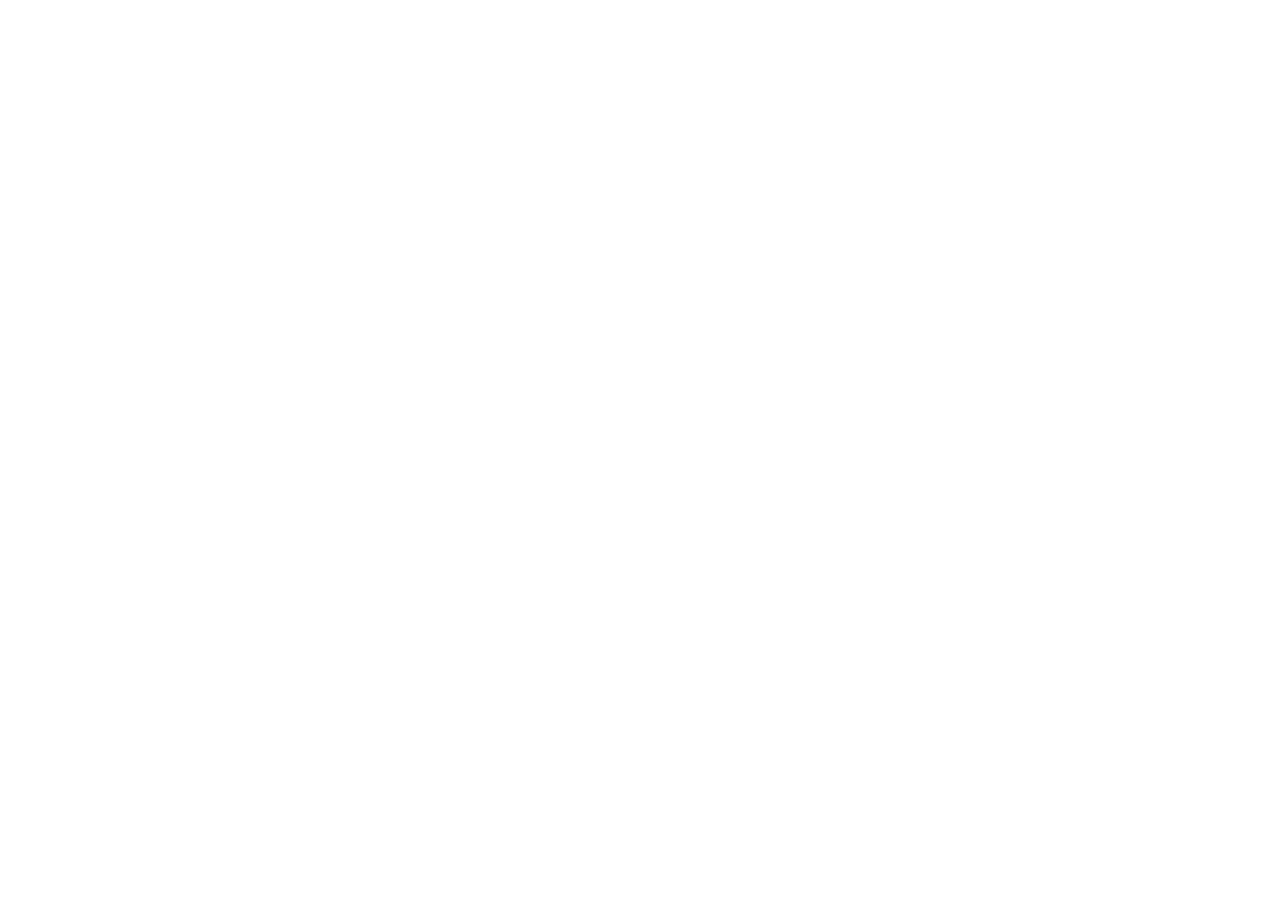
==== index.html @ 1065e661 "first commit" ====
<!DOCTYPE html>
<html lang="en">
<head>
    <meta charset="UTF-8">
    <meta http-equiv="X-UA-Compatible" content="IE=edge">
    <meta name="viewport" content="width=device-width, initial-scale=1.0">
    <title>Donate Today</title>
</head>
<body>
    
</body>
</html>
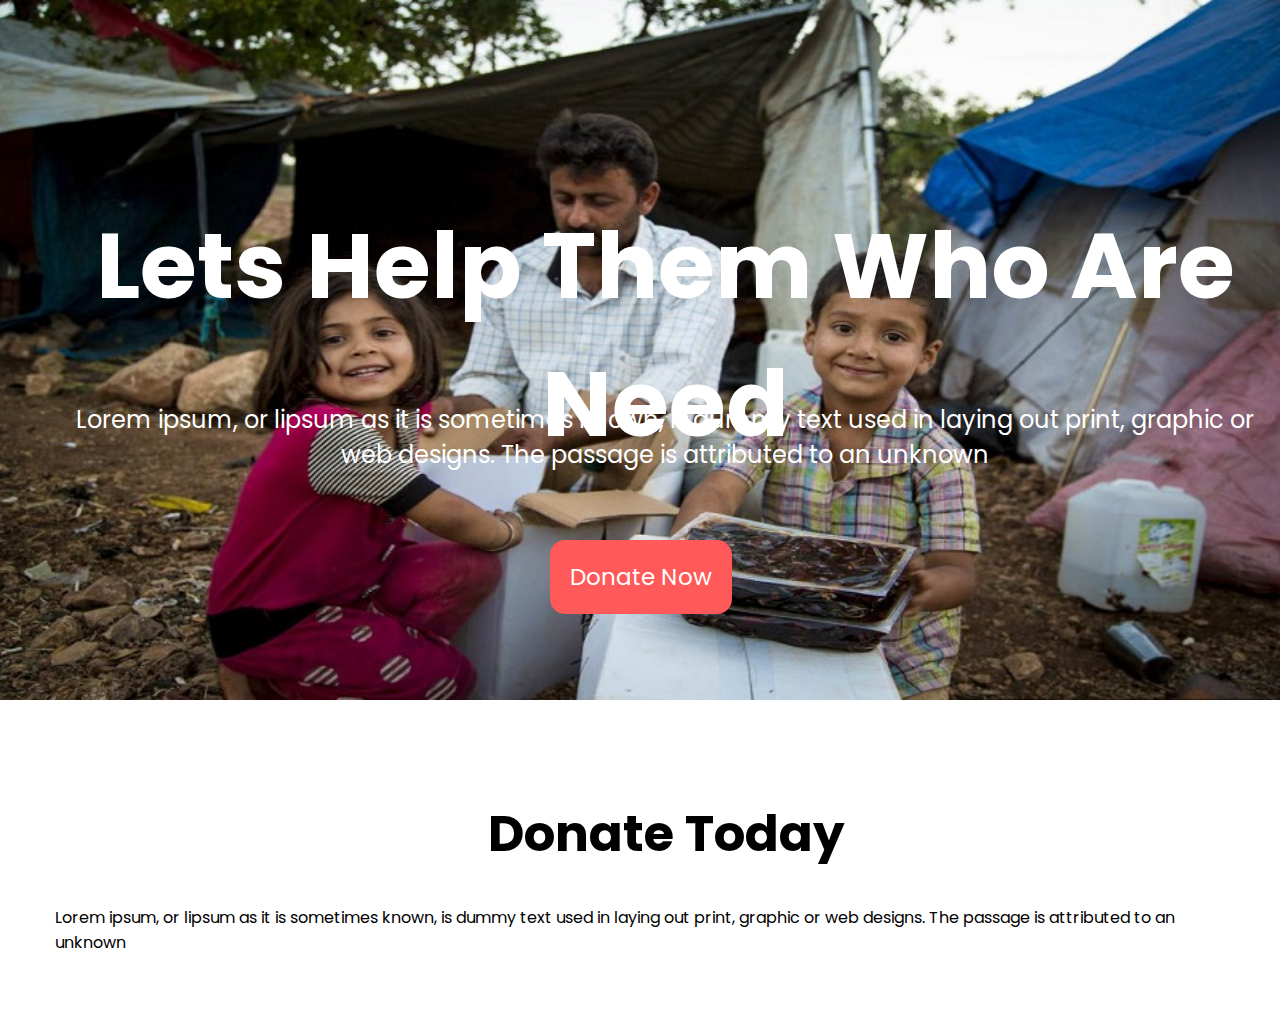
==== commit 72baa6b5: "banner added" ====
--- a/index.html
+++ b/index.html
@@ -5,8 +5,22 @@
     <meta http-equiv="X-UA-Compatible" content="IE=edge">
     <meta name="viewport" content="width=device-width, initial-scale=1.0">
     <title>Donate Today</title>
+
+    <link rel="stylesheet" href="style.css">
+    <link rel="preconnect" href="https://fonts.googleapis.com">
+    <link rel="preconnect" href="https://fonts.gstatic.com" crossorigin>
+    <link href="https://fonts.googleapis.com/css2?family=Poppins&display=swap" rel="stylesheet">
 </head>
 <body>
-    
+    <div>
+        <img id="banner-image" src="images/donation-image-1.jpg" alt="">
+        <h1 id="banner-text">Lets Help Them Who Are Need</h1>
+        <p id="banner-sub-text">Lorem ipsum, or lipsum as it is sometimes known, is dummy text used in laying out print, graphic or web designs. The passage is attributed to an unknown</p>
+        <a id="banner-button" type="button" href="">Donate Now</a>
+    </div>
+    <div class="donate-count-div">
+        <h1>Donate Today</h1>
+        <p>Lorem ipsum, or lipsum as it is sometimes known, is dummy text used in laying out print, graphic or web designs. The passage is attributed to an unknown</p>
+    </div>
 </body>
 </html>--- a/style.css
+++ b/style.css
@@ -0,0 +1,42 @@
+body{
+    margin: 0;
+    font-family: 'Poppins', sans-serif;
+}
+#banner-image{
+    width: 100%;
+    height: 700px;
+}
+#banner-text{
+    color: white;
+    font-size: 92px;
+    text-align: center;
+    position: absolute;
+    top: 15%;
+    left: 50px;
+}
+#banner-sub-text{
+    color: white;
+    font-size: 24px;
+    text-align: center;
+    position: absolute;
+    top: 42%;
+    left: 50px;
+}
+#banner-button{
+    background-color: #FF5959;
+    color: white;
+    text-decoration: none;
+    font-size: 23px;
+    padding: 20px;
+    position: absolute;
+    top: 60%;
+    left: 43%;
+    border-radius: 15px;
+}
+.donate-count-div{
+    padding: 55px;
+}
+.donate-count-div h1{
+    padding-left: 37%;
+    font-size: 50px;
+}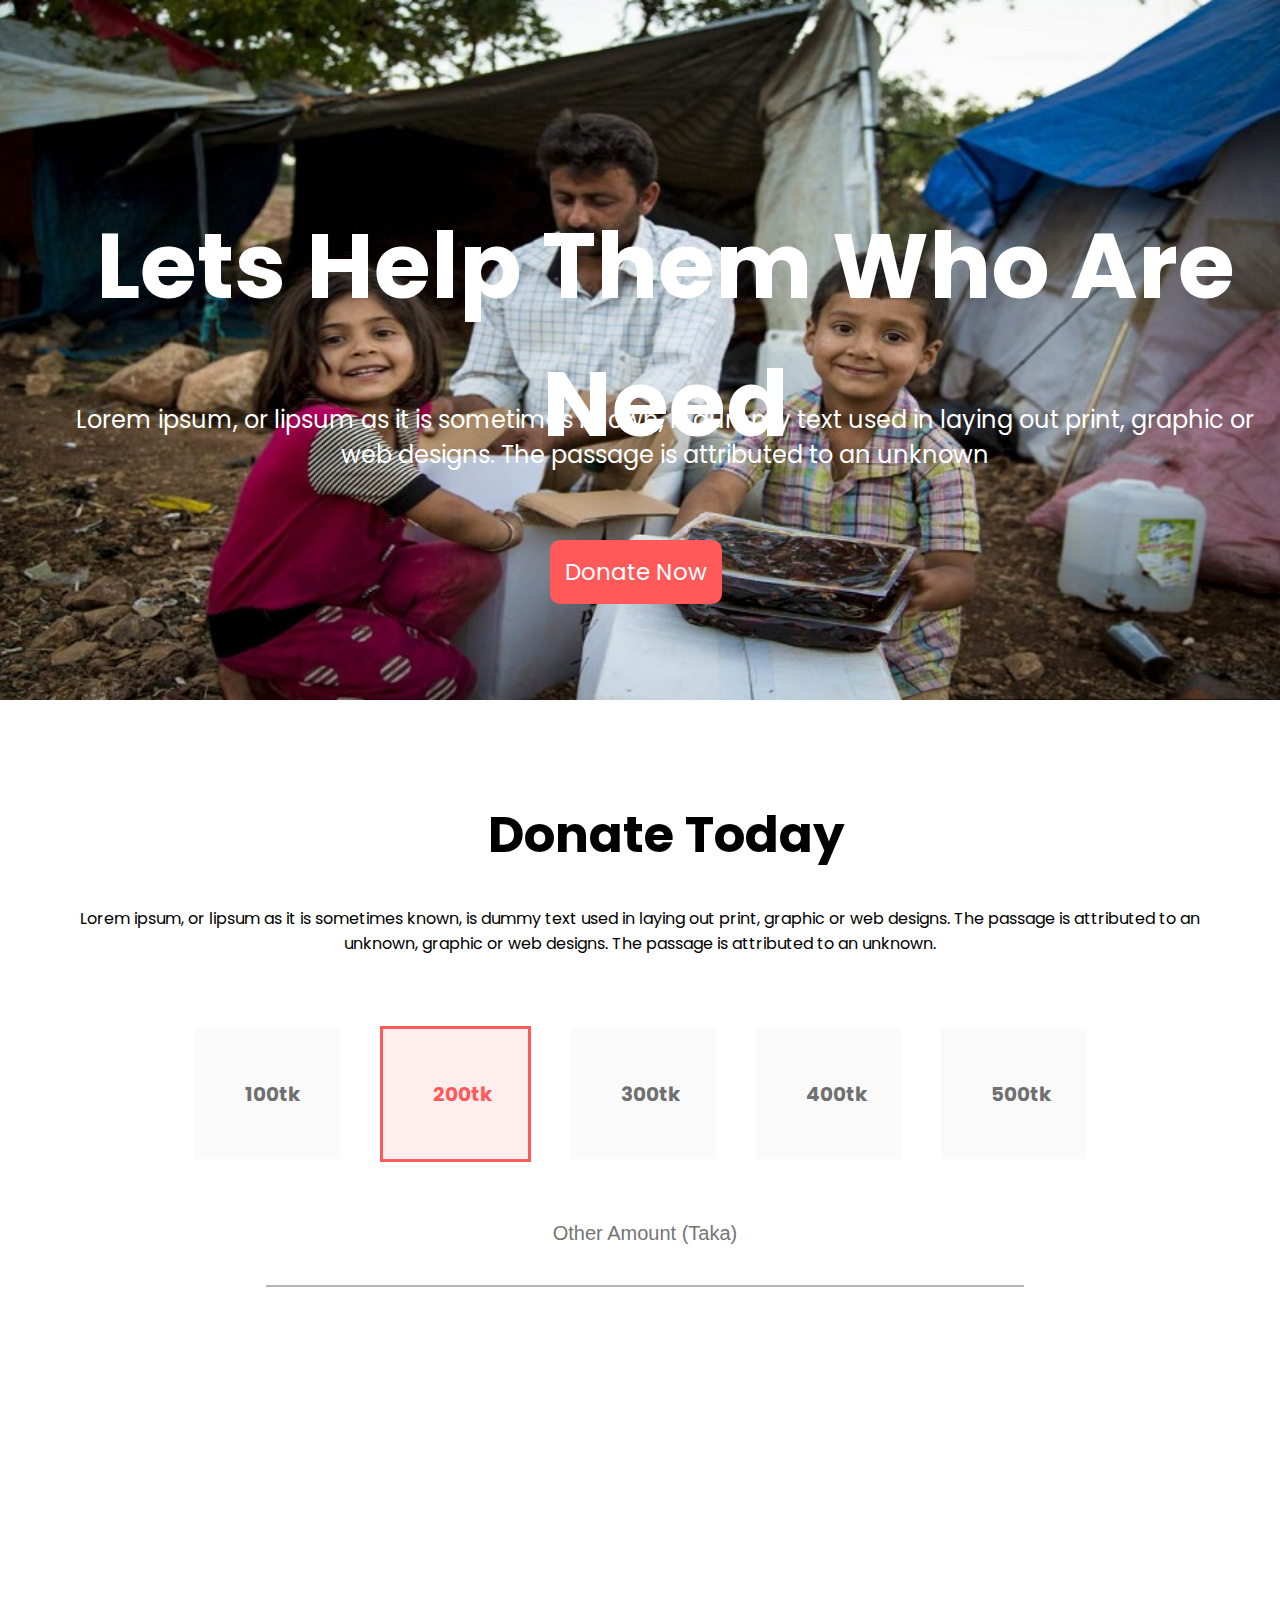
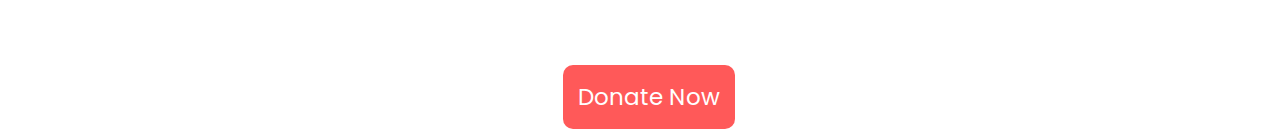
==== commit e70719f7: "donate today added" ====
--- a/index.html
+++ b/index.html
@@ -16,11 +16,23 @@
         <img id="banner-image" src="images/donation-image-1.jpg" alt="">
         <h1 id="banner-text">Lets Help Them Who Are Need</h1>
         <p id="banner-sub-text">Lorem ipsum, or lipsum as it is sometimes known, is dummy text used in laying out print, graphic or web designs. The passage is attributed to an unknown</p>
-        <a id="banner-button" type="button" href="">Donate Now</a>
+        <a class="orange-button" id="banner-button" type="button" href="">Donate Now</a>
     </div>
     <div class="donate-count-div">
         <h1>Donate Today</h1>
-        <p>Lorem ipsum, or lipsum as it is sometimes known, is dummy text used in laying out print, graphic or web designs. The passage is attributed to an unknown</p>
+        <p>Lorem ipsum, or lipsum as it is sometimes known, is dummy text used in laying out print, graphic or web designs. The passage is attributed to an unknown, graphic or web designs. The passage is attributed to an unknown.</p>
+        <div class="count-box">
+            <div class="box">100tk</div>
+            <div class="box active">200tk</div>
+            <div class="box">300tk</div>
+            <div class="box">400tk</div>
+            <div class="box">500tk</div>
+        </div>
+        <input class="no-outline" type="text" placeholder="Other Amount (Taka)">
+        <a class="orange-button" id="donate-count-button" type="button" href="">Donate Now</a>
+    </div>
+    <div class="donate-plan">
+
     </div>
 </body>
 </html>--- a/style.css
+++ b/style.css
@@ -22,21 +22,69 @@
     top: 42%;
     left: 50px;
 }
-#banner-button{
+.orange-button{
     background-color: #FF5959;
     color: white;
     text-decoration: none;
     font-size: 23px;
-    padding: 20px;
+    padding: 15px;
     position: absolute;
+    border-radius: 10px;
+}
+#banner-button{    
     top: 60%;
     left: 43%;
-    border-radius: 15px;
+}
+#donate-count-button{
+    top: 185%;
+    left: 44%;
+    border-bottom: 20px;
 }
 .donate-count-div{
-    padding: 55px;
+    padding: 56px;
+    margin-bottom: 10%;
 }
 .donate-count-div h1{
     padding-left: 37%;
     font-size: 50px;
-}+}
+.donate-count-div p{
+    text-align: center;
+}
+.count-box{
+    display: flex;
+    display: flex;
+    justify-content: center;
+    align-items: center;
+    margin-top: 50px;
+}
+.box{
+    background-color: #FAFAFA;
+    color: #707070;
+    font-size: 20px;
+    font-weight: 700;
+    width: 45px;
+    border: none;
+    padding: 50px;
+    margin: 20px;
+}
+.active{
+    background-color: #FFEEEE;
+    color: #FF5959;
+    border: 3px solid #FF5959;
+}
+.donate-count-div input{
+    border-top-style: hidden;
+    border-right-style: hidden;
+    border-left-style: hidden;
+    border-bottom: 2px solid #B3B3B3;
+    color: #B3B3B3;
+    text-align: center;
+    width: 58%;
+    margin-left: 18%;
+    padding: 40px;
+    font-size: 20px;
+}
+.no-outline:focus {
+    outline: none;
+  }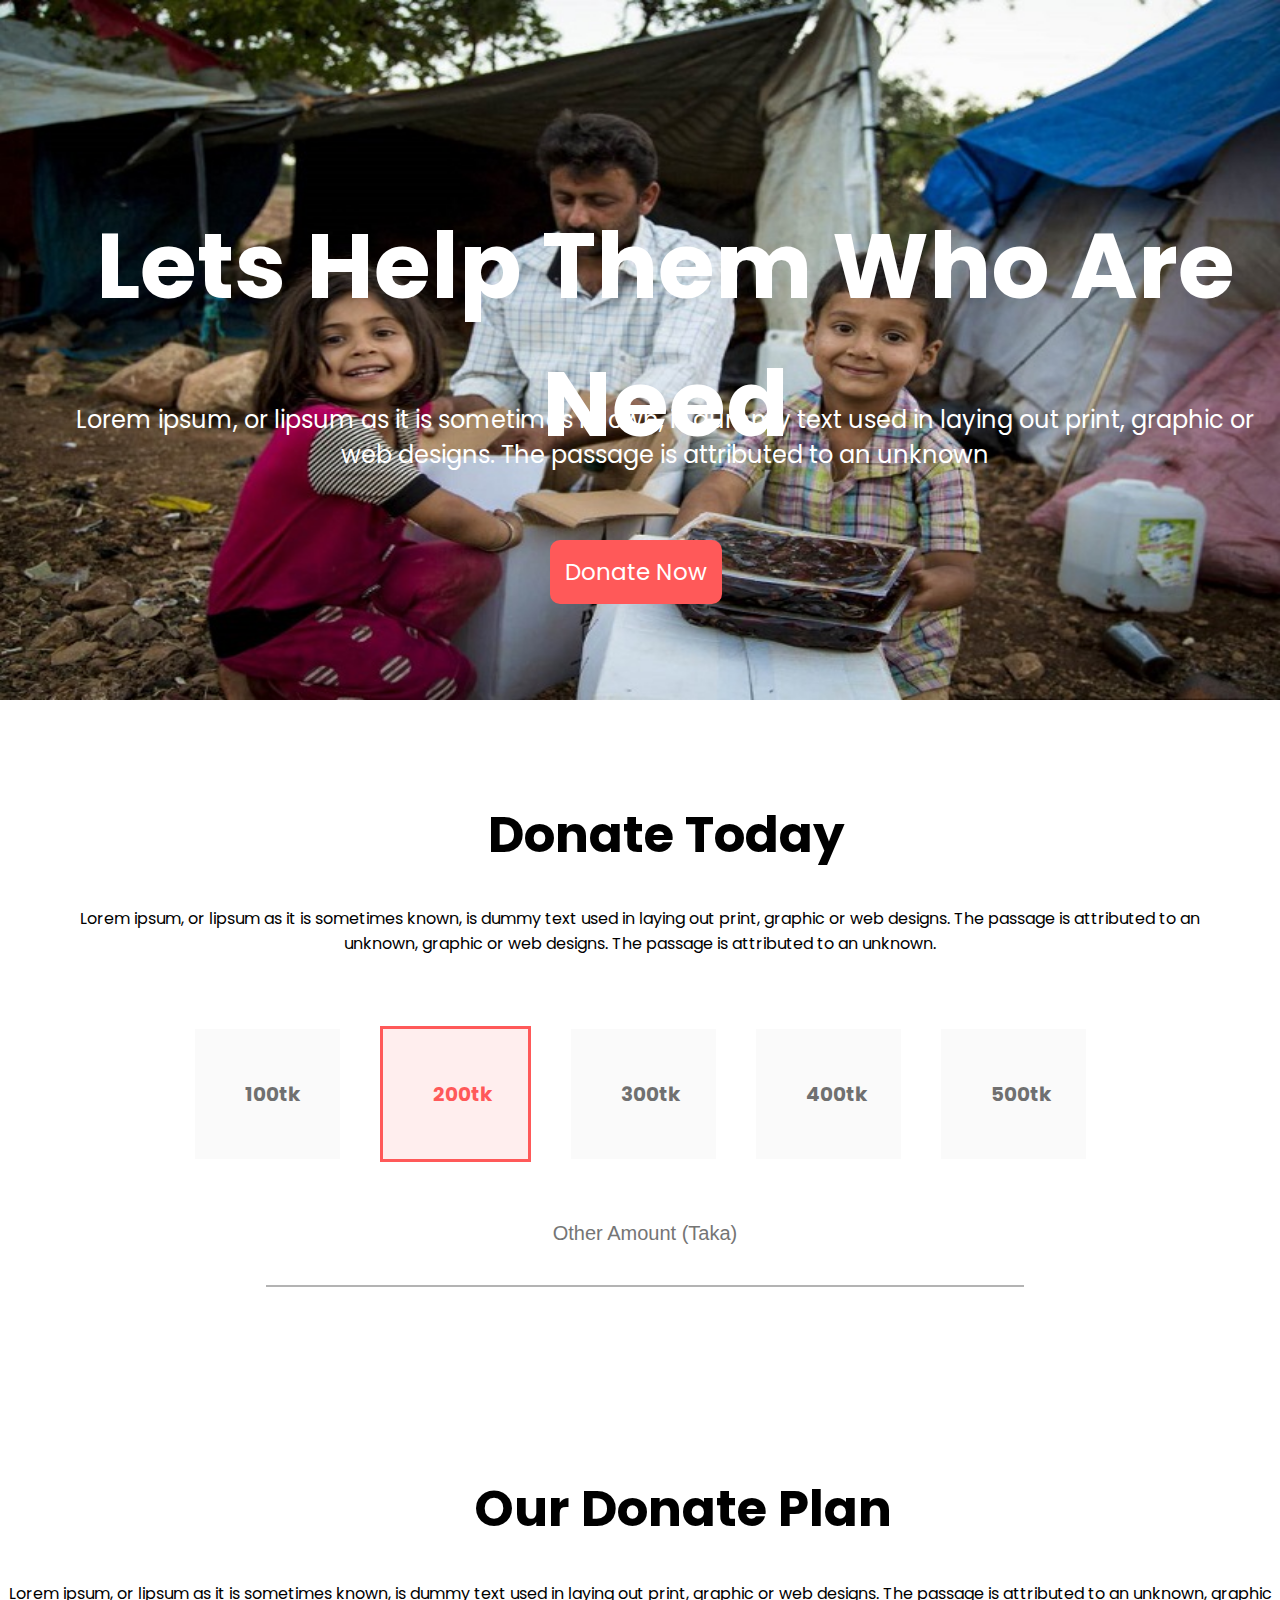
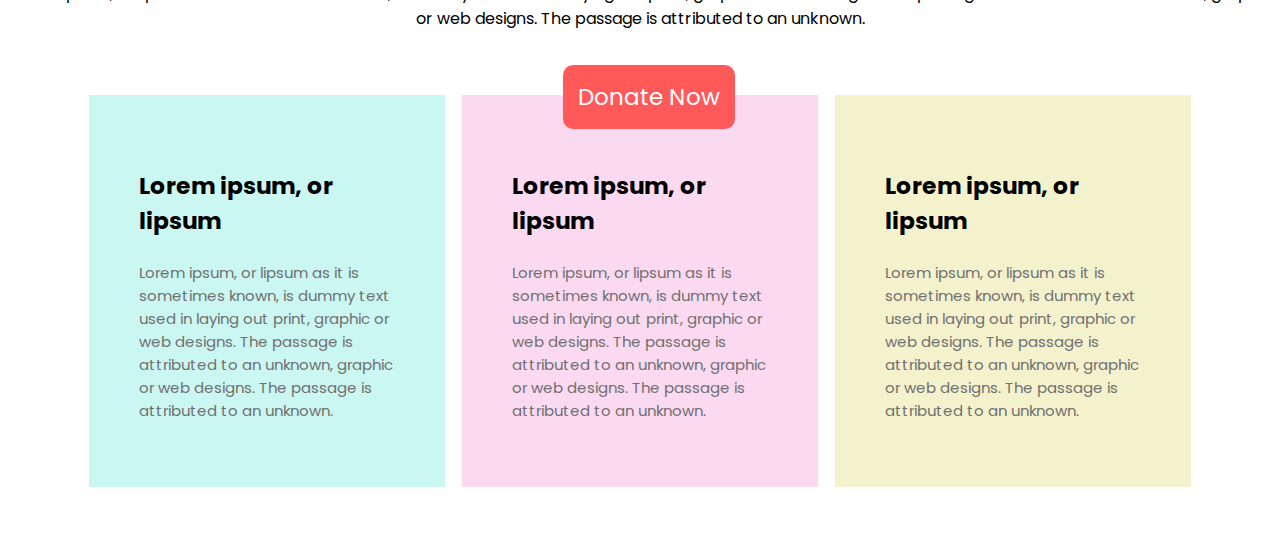
==== commit 7b5d324d: "donate plan added" ====
--- a/index.html
+++ b/index.html
@@ -18,21 +18,37 @@
         <p id="banner-sub-text">Lorem ipsum, or lipsum as it is sometimes known, is dummy text used in laying out print, graphic or web designs. The passage is attributed to an unknown</p>
         <a class="orange-button" id="banner-button" type="button" href="">Donate Now</a>
     </div>
-    <div class="donate-count-div">
+    <section class="donate-count">
         <h1>Donate Today</h1>
         <p>Lorem ipsum, or lipsum as it is sometimes known, is dummy text used in laying out print, graphic or web designs. The passage is attributed to an unknown, graphic or web designs. The passage is attributed to an unknown.</p>
-        <div class="count-box">
-            <div class="box">100tk</div>
-            <div class="box active">200tk</div>
-            <div class="box">300tk</div>
-            <div class="box">400tk</div>
-            <div class="box">500tk</div>
+        <div class="count-box-div">
+            <div class="count-box">100tk</div>
+            <div class="count-box active">200tk</div>
+            <div class="count-box">300tk</div>
+            <div class="count-box">400tk</div>
+            <div class="count-box">500tk</div>
         </div>
         <input class="no-outline" type="text" placeholder="Other Amount (Taka)">
         <a class="orange-button" id="donate-count-button" type="button" href="">Donate Now</a>
-    </div>
-    <div class="donate-plan">
-
-    </div>
+    </section>
+    <section class="donate-plan">
+        <h1>Our Donate Plan</h1>
+        <p id="plan-text">Lorem ipsum, or lipsum as it is sometimes known, is dummy text used in laying out print, graphic or web designs. The passage is attributed to an unknown, graphic or web designs. The passage is attributed to an unknown.</p>
+        <div class="plan-box-div">
+            <div class="plan-box box1">
+                <h3>Lorem ipsum, or lipsum</h3>
+                <i class="fa-solid fa-plate-utensils"></i>
+                <p class="plan-box-text">Lorem ipsum, or lipsum as it is sometimes known, is dummy text used in laying out print, graphic or web designs. The passage is attributed to an unknown, graphic or web designs. The passage is attributed to an unknown.</p>
+            </div>
+            <div class="plan-box box2">
+                <h3>Lorem ipsum, or lipsum</h3>
+                <p class="plan-box-text">Lorem ipsum, or lipsum as it is sometimes known, is dummy text used in laying out print, graphic or web designs. The passage is attributed to an unknown, graphic or web designs. The passage is attributed to an unknown.</p>
+            </div>
+            <div class="plan-box box3">
+                <h3>Lorem ipsum, or lipsum</h3>
+                <p class="plan-box-text">Lorem ipsum, or lipsum as it is sometimes known, is dummy text used in laying out print, graphic or web designs. The passage is attributed to an unknown, graphic or web designs. The passage is attributed to an unknown.</p>
+            </div>
+        </div>
+    </section>
 </body>
 </html>--- a/style.css
+++ b/style.css
@@ -40,25 +40,24 @@
     left: 44%;
     border-bottom: 20px;
 }
-.donate-count-div{
+.donate-count{
     padding: 56px;
     margin-bottom: 10%;
 }
-.donate-count-div h1{
+.donate-count h1{
     padding-left: 37%;
     font-size: 50px;
 }
-.donate-count-div p{
+.donate-count p{
     text-align: center;
 }
-.count-box{
-    display: flex;
+.count-box-div{
     display: flex;
     justify-content: center;
     align-items: center;
     margin-top: 50px;
 }
-.box{
+.count-box{
     background-color: #FAFAFA;
     color: #707070;
     font-size: 20px;
@@ -73,7 +72,7 @@
     color: #FF5959;
     border: 3px solid #FF5959;
 }
-.donate-count-div input{
+.donate-count input{
     border-top-style: hidden;
     border-right-style: hidden;
     border-left-style: hidden;
@@ -87,4 +86,48 @@
 }
 .no-outline:focus {
     outline: none;
-  }+  }
+
+/* Donate Plan Section */
+.donate-plan{
+    margin-top: 50px;
+    margin-bottom: 57px;
+}
+.donate-plan h1{
+    padding-left: 37%;
+    font-size: 50px;
+}
+#plan-text{
+    text-align: center;
+}
+.plan-box-div{
+    display: flex;
+    justify-content: center;
+    align-items: center;
+    margin-top: 5%;
+}
+.plan-box{
+    color: #707070;
+    font-size: 20px;
+    width: 20%;
+    border: none;
+    padding: 50px;
+}
+.box1{
+    background-color: #CAF7F1;
+    margin-right: 17px;
+}
+.box2{
+    background-color: #FAD9F1;
+    margin-right: 17px;
+}
+.box3{
+    background-color: #f4f2cc;
+}
+.plan-box h3{
+    color: black;
+    text-align: left;
+}
+.plan-box-text{
+    font-size: 15px;
+}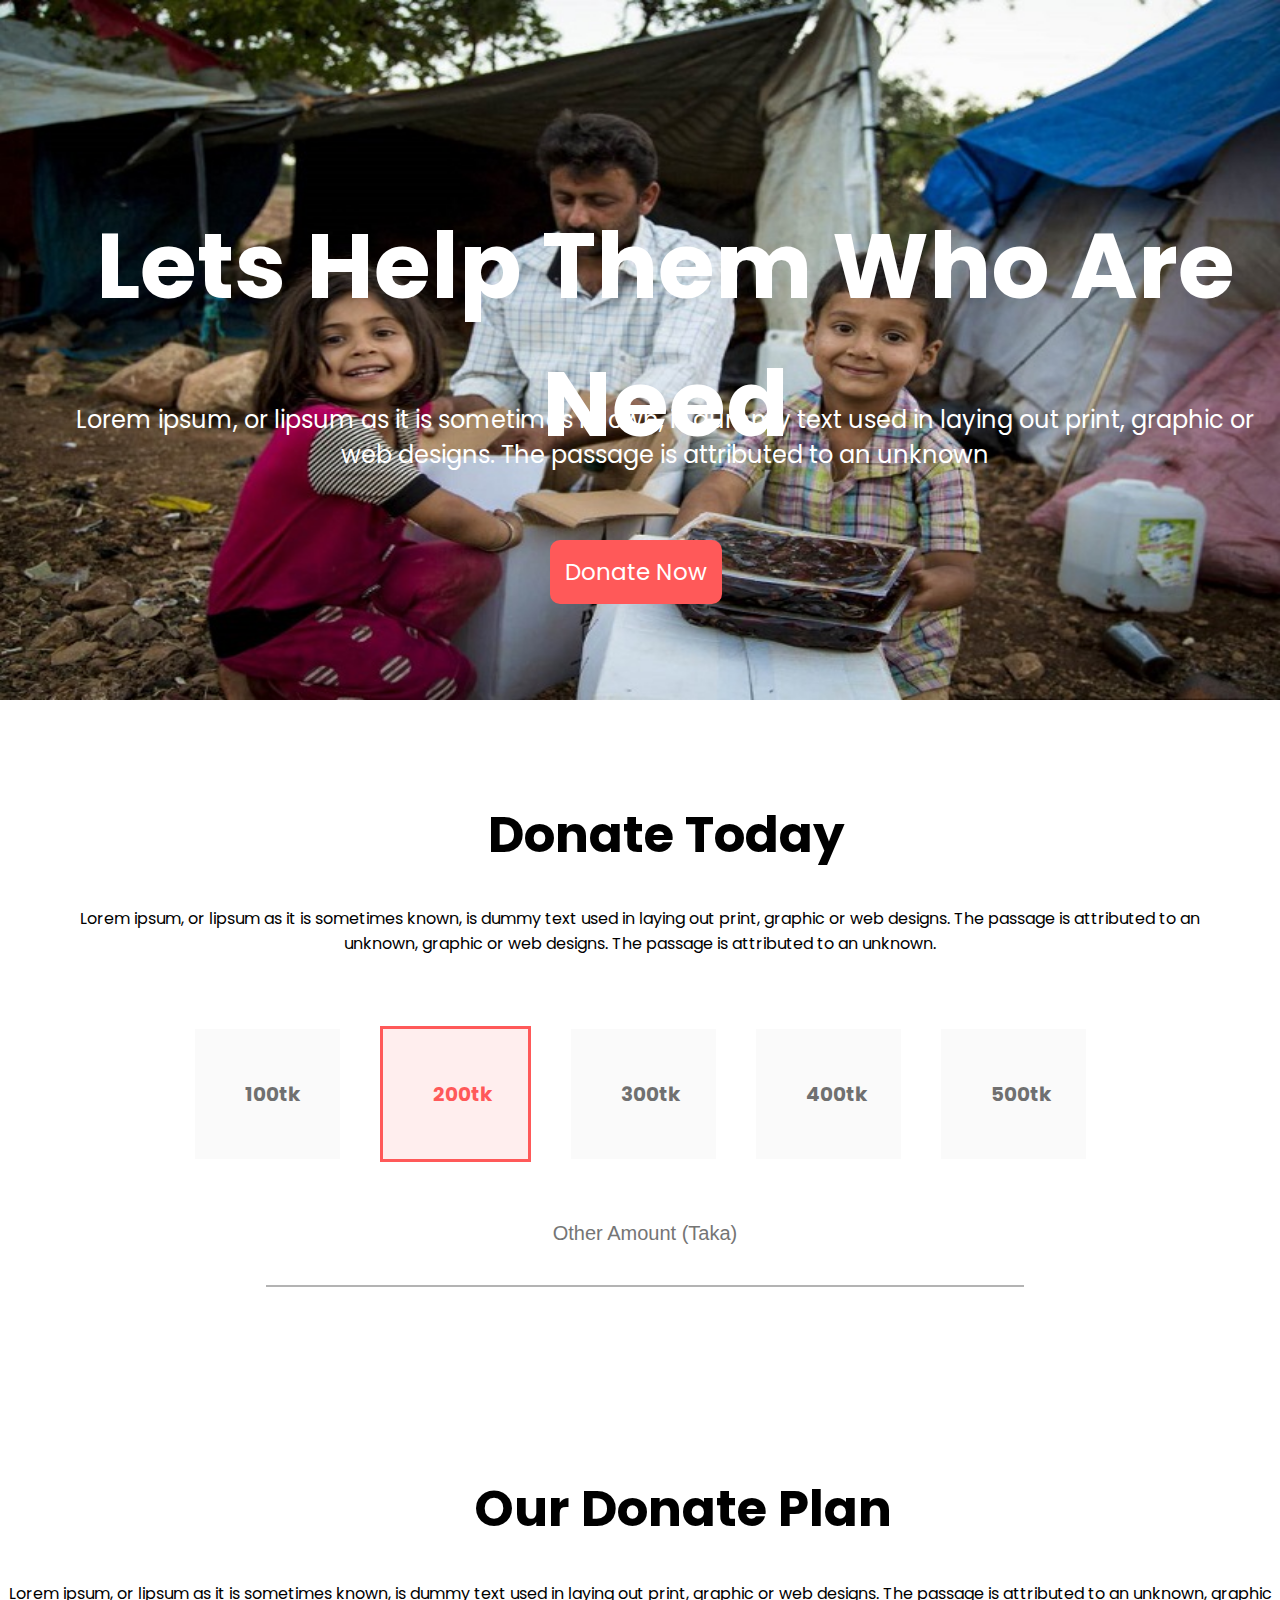
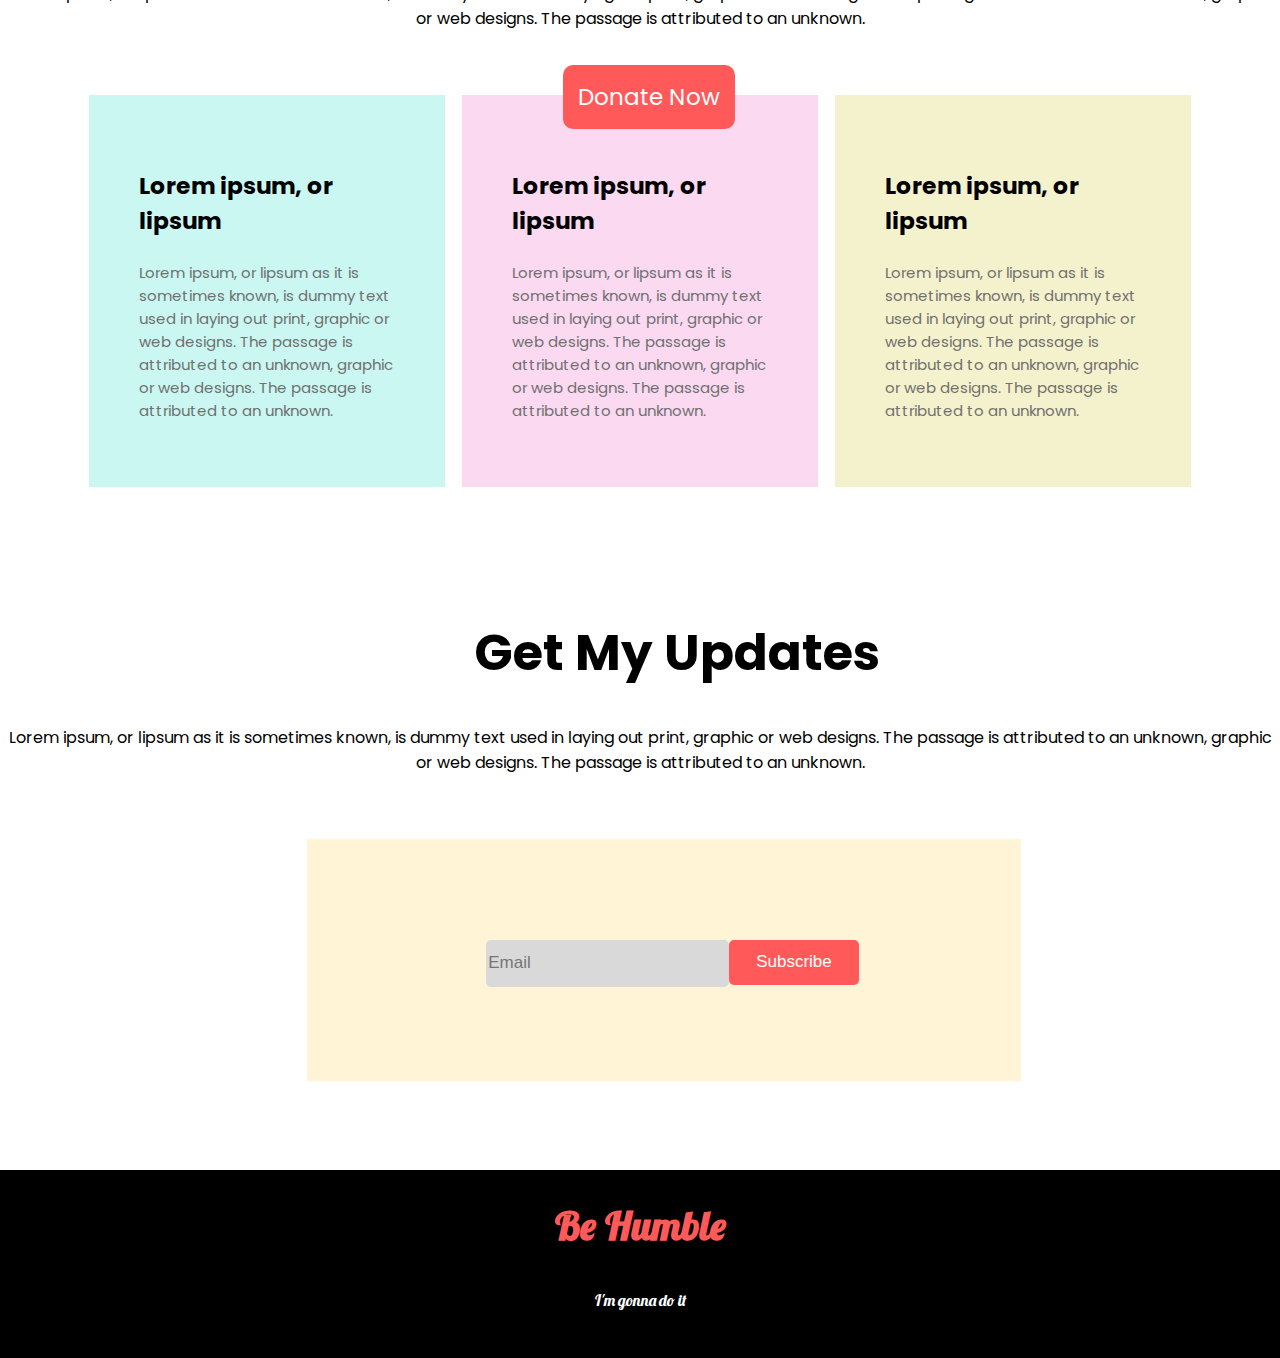
==== commit e0ecd9a5: "get update and footer added" ====
--- a/index.html
+++ b/index.html
@@ -9,7 +9,7 @@
     <link rel="stylesheet" href="style.css">
     <link rel="preconnect" href="https://fonts.googleapis.com">
     <link rel="preconnect" href="https://fonts.gstatic.com" crossorigin>
-    <link href="https://fonts.googleapis.com/css2?family=Poppins&display=swap" rel="stylesheet">
+    <link href="https://fonts.googleapis.com/css2?family=Lobster&family=Poppins&display=swap" rel="stylesheet">
 </head>
 <body>
     <div>
@@ -50,5 +50,22 @@
             </div>
         </div>
     </section>
+    <section class="get-updates">
+        <h1>Get My Updates</h1>
+        <p id="get-updates-text">Lorem ipsum, or lipsum as it is sometimes known, is dummy text used in laying out print, graphic or web designs. The passage is attributed to an unknown, graphic or web designs. The passage is attributed to an unknown.</p>
+        <div class="get-update-div">
+            <form action="">
+                <input type="email" placeholder="Email">
+                <input type="submit" id="submit" value="Subscribe">
+                <!-- <button>Subscribe</button> -->
+            </form>
+        </div>
+        
+
+    </section>
 </body>
+<footer>
+    <h3>Be Humble</h3>
+    <p>I'm gonna do it</p>
+</footer>
 </html>--- a/style.css
+++ b/style.css
@@ -130,4 +130,61 @@
 }
 .plan-box-text{
     font-size: 15px;
+}
+
+/* Get My Updates Section*/
+.get-updates{
+    margin-top: 10%;
+}
+.get-updates h1{
+    padding-left: 37%;
+    font-size: 50px;
+}
+#get-updates-text{
+    text-align: center;
+}
+.get-updates input{
+    background-color: #D9D9D9;
+    color: #AA9F9F;
+    font-size: 17px;
+    width: 55%;
+    height: 45px;
+    border: none;
+    border-radius: 5px;
+}
+#submit{
+    background-color: #FF5959;
+    color: white;
+    font-size: 17px;
+    width: 30%;
+}
+.get-updates form{
+    display: flex;
+    margin-left: 78px;
+}
+
+.get-update-div{
+    background-color: #FFF4D6;
+    width: 40%;
+    height: 40px;
+    margin-left: 24%;
+    padding: 101px;
+    margin-top: 5%;
+    margin-bottom: 7%;
+}
+footer{
+    background-color: black;
+    height: 188px;
+    font-family: 'Lobster', cursive;
+}
+footer h3{
+    text-align: center;
+    color: #FF5959;
+    padding-top: 30px;
+    font-size: 40px;
+}
+footer p{
+    text-align: center;
+    color: white;
+    padding-bottom: 7px;
 }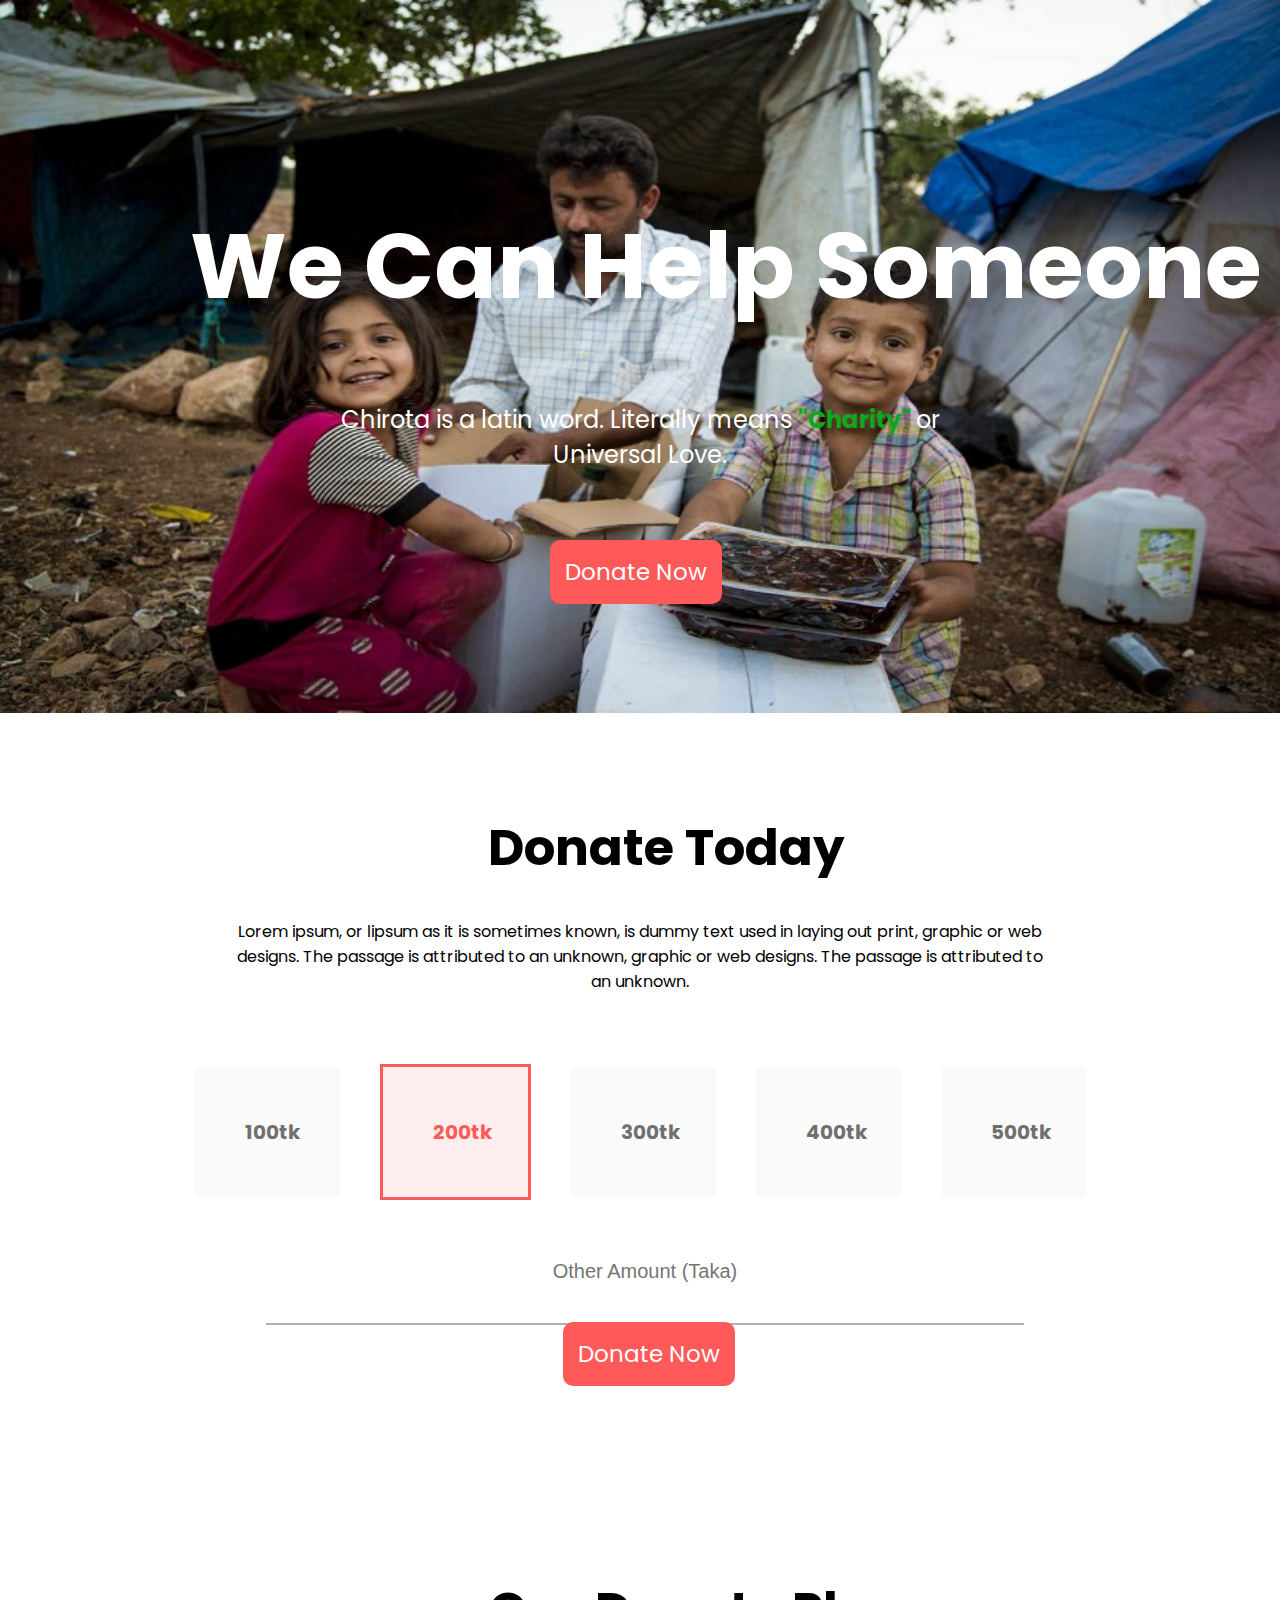
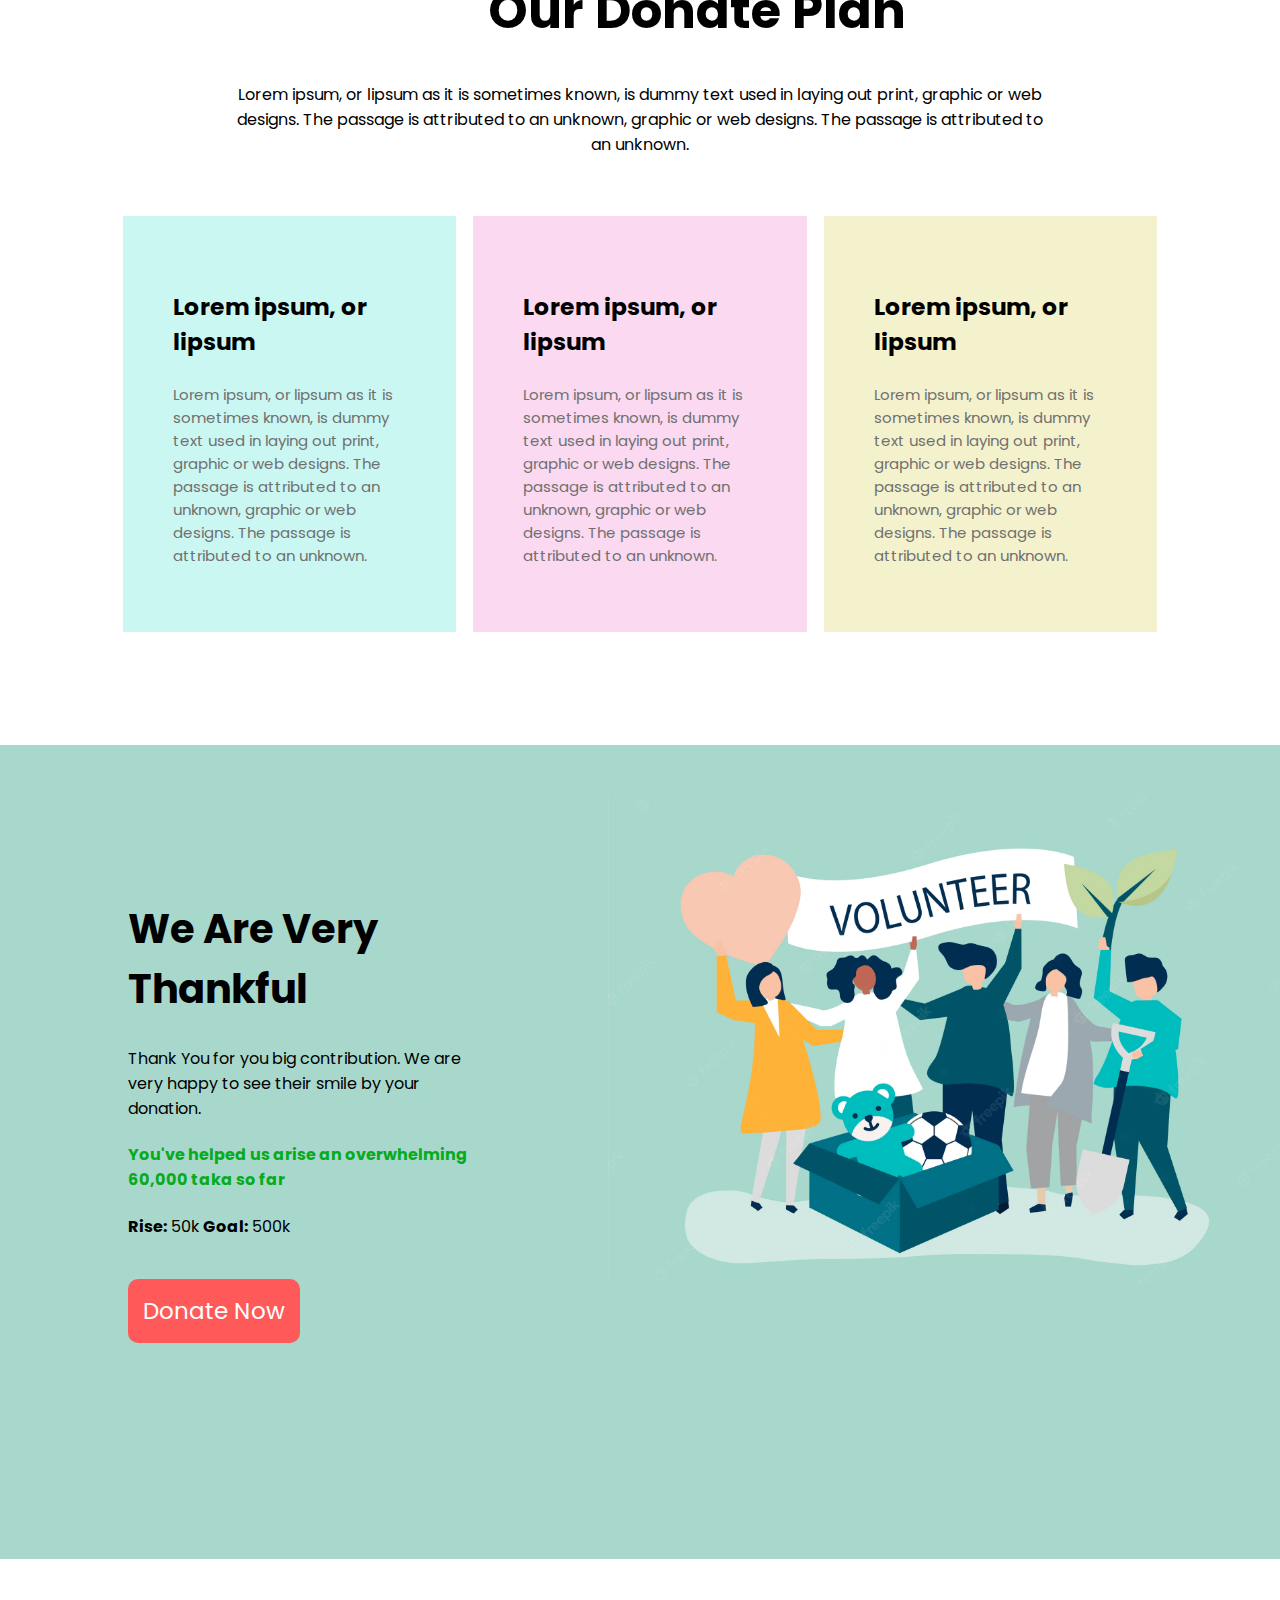
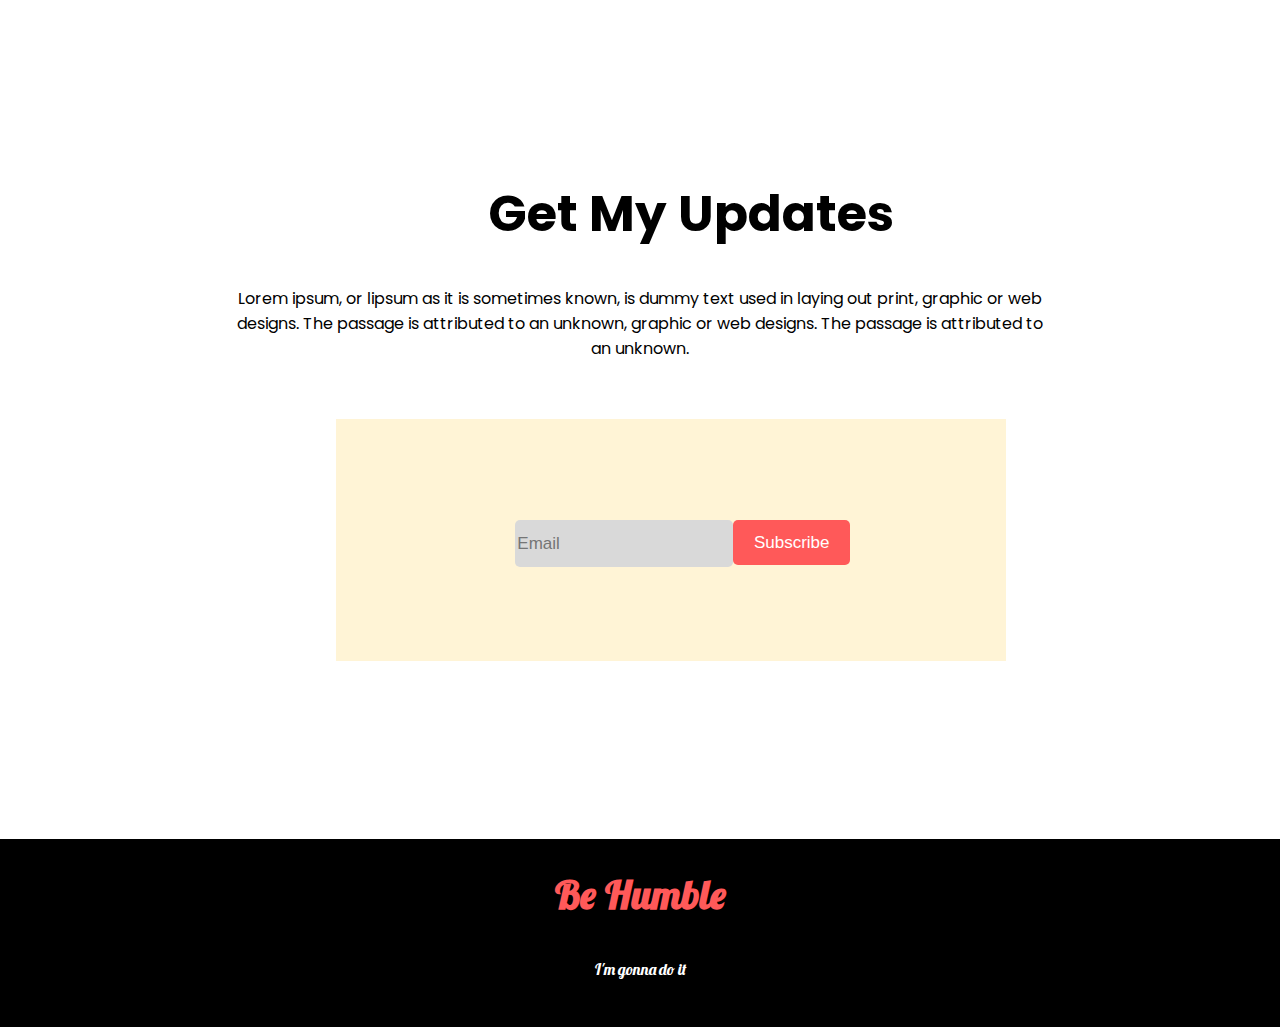
==== commit 3a5fce82: "thanks section and revision1 added" ====
--- a/index.html
+++ b/index.html
@@ -14,8 +14,8 @@
 <body>
     <div>
         <img id="banner-image" src="images/donation-image-1.jpg" alt="">
-        <h1 id="banner-text">Lets Help Them Who Are Need</h1>
-        <p id="banner-sub-text">Lorem ipsum, or lipsum as it is sometimes known, is dummy text used in laying out print, graphic or web designs. The passage is attributed to an unknown</p>
+        <h1 id="banner-text">We Can Help Someone</h1>
+        <p id="banner-sub-text">Chirota is a latin word. Literally means <span id="banner-span">"Charity" </span>or Universal Love.</p>
         <a class="orange-button" id="banner-button" type="button" href="">Donate Now</a>
     </div>
     <section class="donate-count">
@@ -50,6 +50,19 @@
             </div>
         </div>
     </section>
+    <section class="thanks-section">
+        <div class="thanks-text">
+            <h1>We Are Very Thankful</h1>
+            <p>Thank You for you big contribution. We are very happy to see their smile by your donation.</p>
+            <h4>You've helped us arise an overwhelming 60,000 taka so far</h4>
+            <span><b>Rise:</b> 50k</span><span><b> Goal:</b> 500k</span>
+            <br>
+            <a class="orange-button" id="thank-donate-button" type="button" href="">Donate Now</a>
+        </div>
+        <div class="thanks-image">
+            <img src="images/volunteer.png" alt="">
+        </div>
+    </section>
     <section class="get-updates">
         <h1>Get My Updates</h1>
         <p id="get-updates-text">Lorem ipsum, or lipsum as it is sometimes known, is dummy text used in laying out print, graphic or web designs. The passage is attributed to an unknown, graphic or web designs. The passage is attributed to an unknown.</p>
@@ -60,8 +73,6 @@
                 <!-- <button>Subscribe</button> -->
             </form>
         </div>
-        
-
     </section>
 </body>
 <footer>
--- a/style.css
+++ b/style.css
@@ -4,7 +4,7 @@
 }
 #banner-image{
     width: 100%;
-    height: 700px;
+    height: 713px;
 }
 #banner-text{
     color: white;
@@ -12,7 +12,11 @@
     text-align: center;
     position: absolute;
     top: 15%;
-    left: 50px;
+    left: 190px;
+}
+#banner-span{
+    color: #08ab1e;
+    font-weight: 700;
 }
 #banner-sub-text{
     color: white;
@@ -20,7 +24,7 @@
     text-align: center;
     position: absolute;
     top: 42%;
-    left: 50px;
+    padding: 0 23% 0 23%;
 }
 .orange-button{
     background-color: #FF5959;
@@ -35,14 +39,10 @@
     top: 60%;
     left: 43%;
 }
-#donate-count-button{
-    top: 185%;
-    left: 44%;
-    border-bottom: 20px;
-}
+/* Donate Now Section */
 .donate-count{
     padding: 56px;
-    margin-bottom: 10%;
+    margin-bottom: 8%;
 }
 .donate-count h1{
     padding-left: 37%;
@@ -50,6 +50,12 @@
 }
 .donate-count p{
     text-align: center;
+    padding: 0 15% 0 15%;
+}
+#donate-count-button{
+    margin-top: 8%;
+    left: 44%;
+    border-bottom: 20px;
 }
 .count-box-div{
     display: flex;
@@ -92,6 +98,7 @@
 .donate-plan{
     margin-top: 50px;
     margin-bottom: 57px;
+    padding: 56px;
 }
 .donate-plan h1{
     padding-left: 37%;
@@ -99,6 +106,7 @@
 }
 #plan-text{
     text-align: center;
+    padding: 0 15% 0 15%;
 }
 .plan-box-div{
     display: flex;
@@ -135,6 +143,7 @@
 /* Get My Updates Section*/
 .get-updates{
     margin-top: 10%;
+    padding: 56px;
 }
 .get-updates h1{
     padding-left: 37%;
@@ -142,6 +151,7 @@
 }
 #get-updates-text{
     text-align: center;
+    padding: 0 15% 0 15%;
 }
 .get-updates input{
     background-color: #D9D9D9;
@@ -187,4 +197,43 @@
     text-align: center;
     color: white;
     padding-bottom: 7px;
-}+}
+/* Thanks Section */
+.thanks-section{
+    display: flex;
+    background-color: #a8d8cc;
+    padding-bottom: 15%;
+}
+.thanks-text{
+    padding: 10%;
+    width: 82%;
+}
+.thanks-text h1{
+    font-size: 40px;
+}
+.thanks-text h4{
+    color: #08ab1e;
+}
+.thanks-text button{
+    padding: 13px;
+    border-radius: 5px;
+    background-color: #08ab1e;
+    margin-top: 20px;
+    width: 50%;
+    color: white;
+    font-weight: 700;
+    font-size: 18px
+    
+}
+.thanks-section img{
+    width:100%;
+    padding-top: 50px;
+}
+.thanks-section a{    
+    /* top: 609%;
+    left: 10%; */
+    margin-top: 40px;
+}
+/* .progress{
+     margin-top: 5%;   
+} */
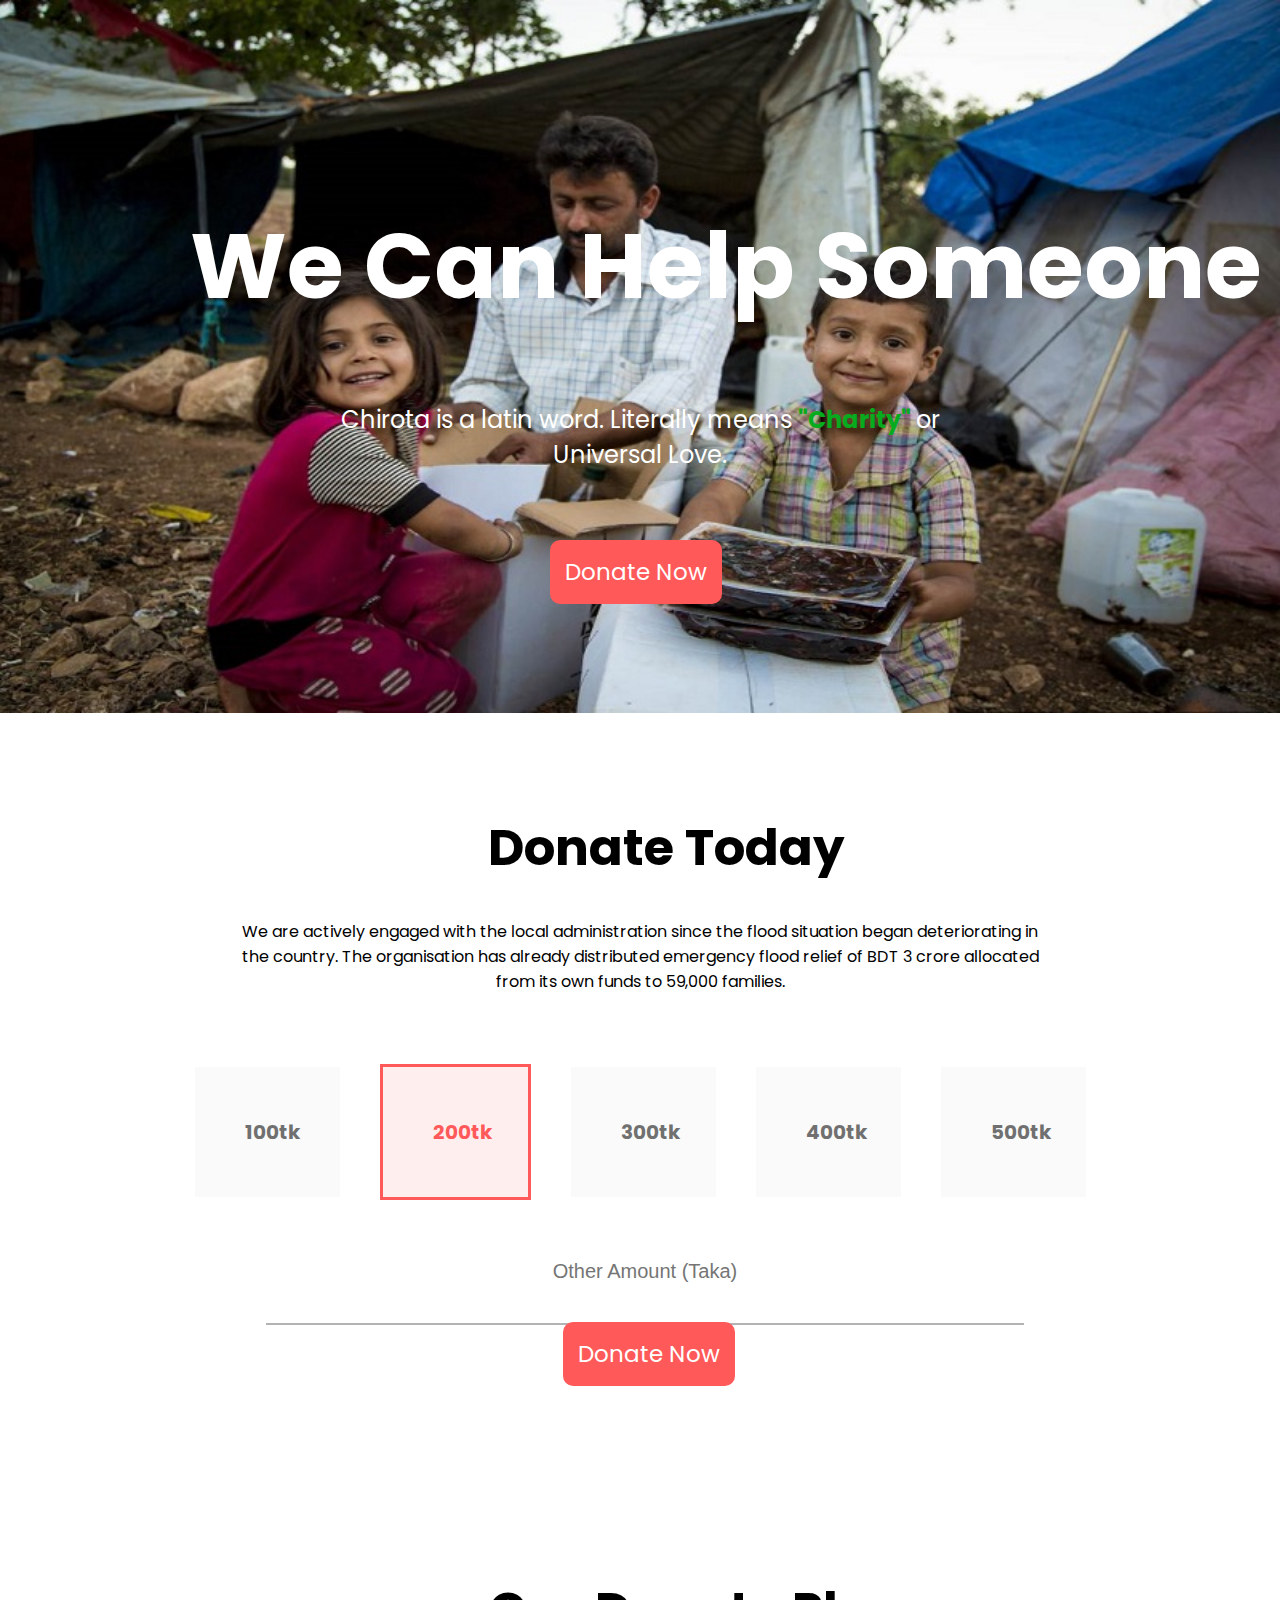
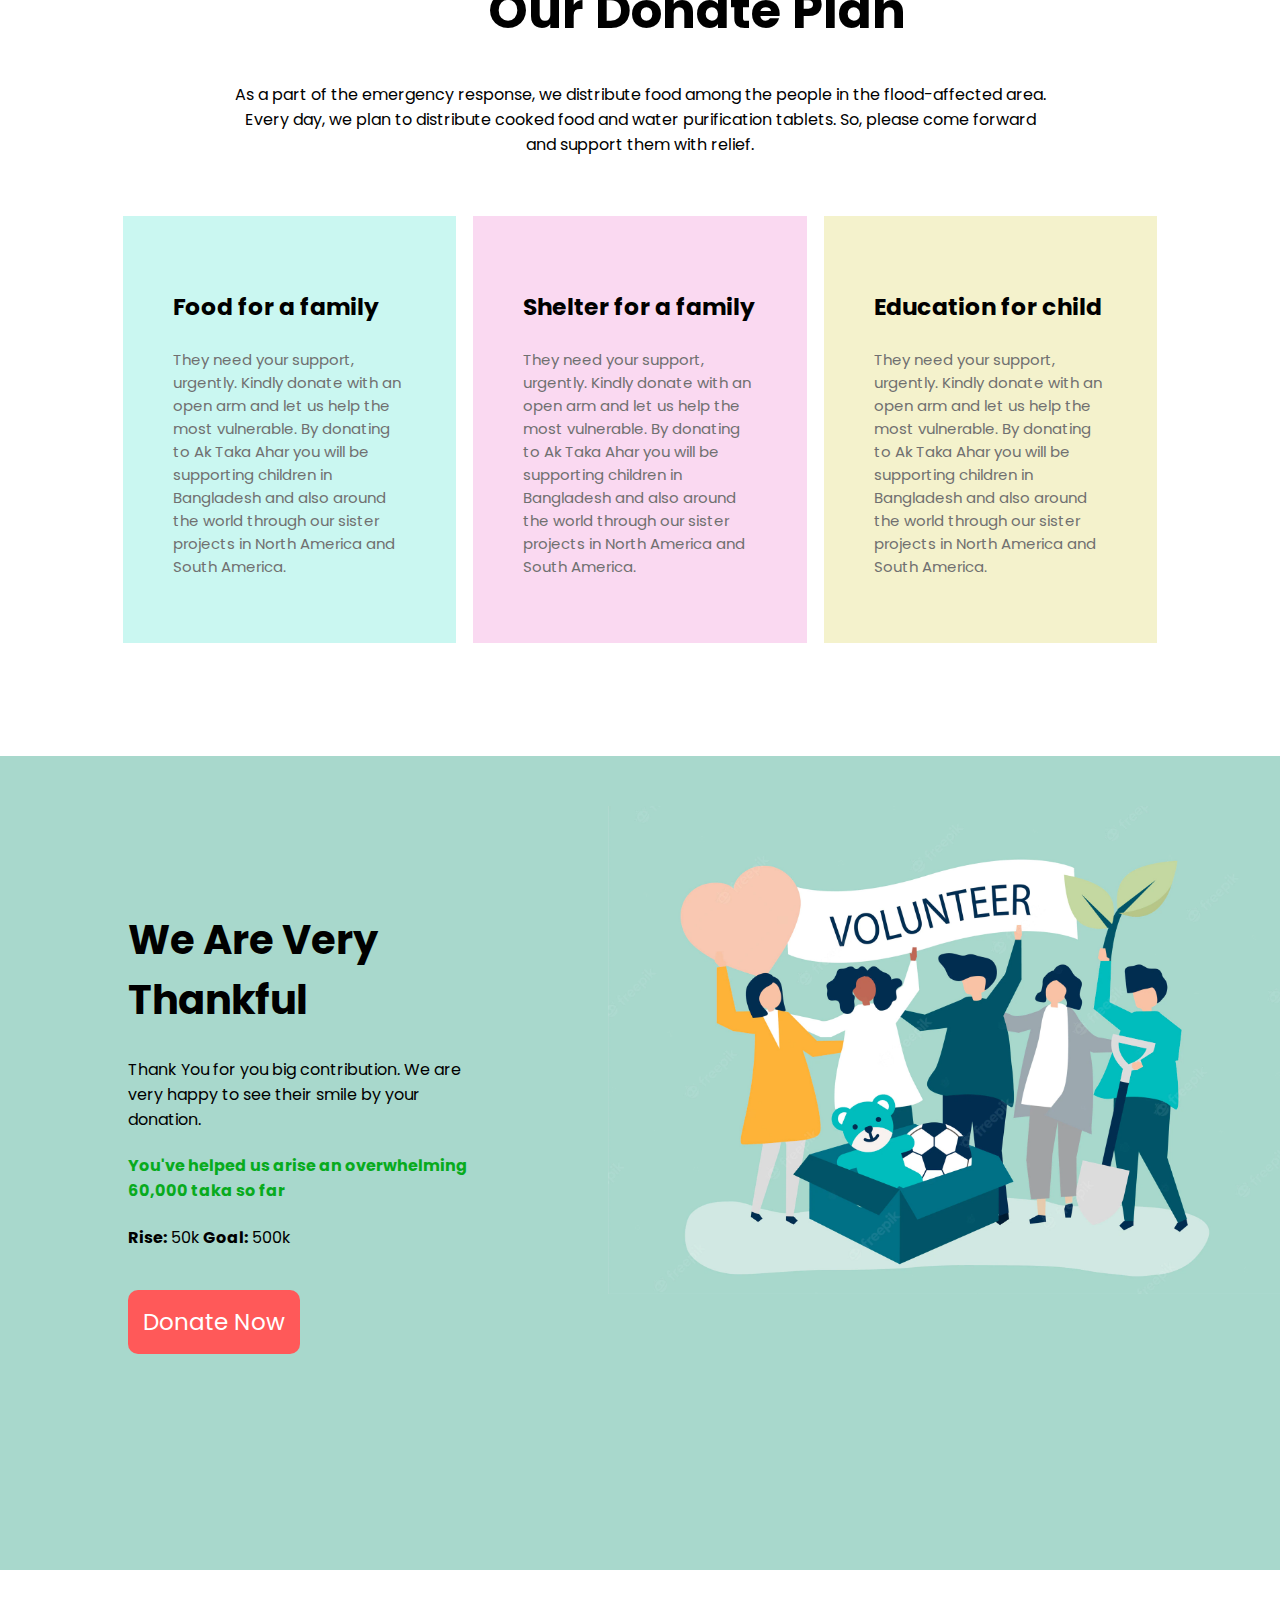
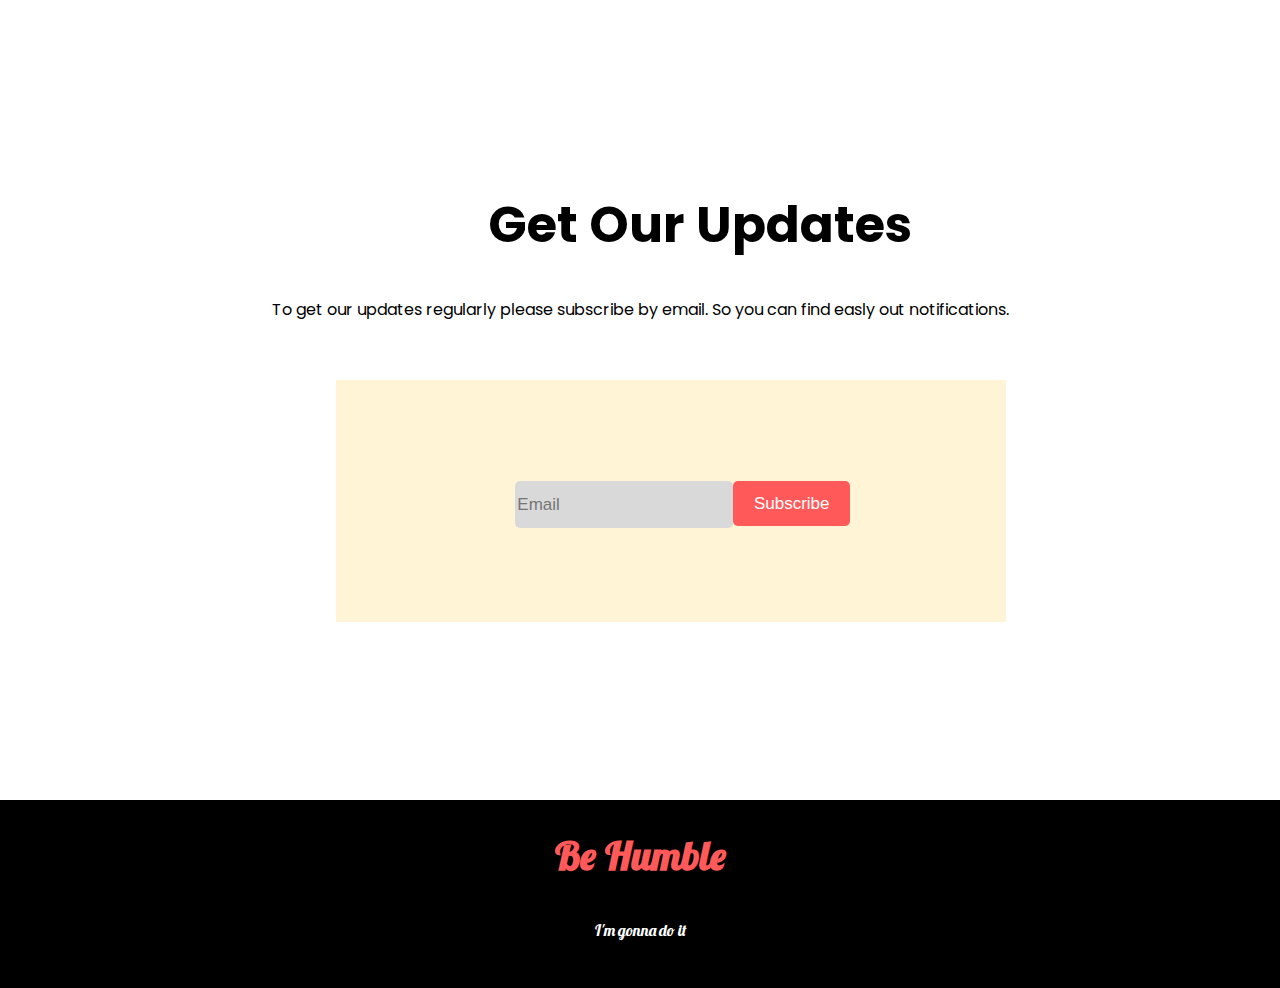
==== commit d2adb34f: "final commit" ====
--- a/index.html
+++ b/index.html
@@ -12,15 +12,17 @@
     <link href="https://fonts.googleapis.com/css2?family=Lobster&family=Poppins&display=swap" rel="stylesheet">
 </head>
 <body>
+    <!-- ===================== Top Banner ========================== -->
     <div>
         <img id="banner-image" src="images/donation-image-1.jpg" alt="">
         <h1 id="banner-text">We Can Help Someone</h1>
         <p id="banner-sub-text">Chirota is a latin word. Literally means <span id="banner-span">"Charity" </span>or Universal Love.</p>
         <a class="orange-button" id="banner-button" type="button" href="">Donate Now</a>
     </div>
+    <!-- ================ Donate Section ====================== -->
     <section class="donate-count">
         <h1>Donate Today</h1>
-        <p>Lorem ipsum, or lipsum as it is sometimes known, is dummy text used in laying out print, graphic or web designs. The passage is attributed to an unknown, graphic or web designs. The passage is attributed to an unknown.</p>
+        <p>We are actively engaged with the local administration since the flood situation began deteriorating in the country. The organisation has already distributed emergency flood relief of BDT 3 crore allocated from its own funds to 59,000 families.</p>
         <div class="count-box-div">
             <div class="count-box">100tk</div>
             <div class="count-box active">200tk</div>
@@ -31,25 +33,27 @@
         <input class="no-outline" type="text" placeholder="Other Amount (Taka)">
         <a class="orange-button" id="donate-count-button" type="button" href="">Donate Now</a>
     </section>
+    <!-- ======================== Donate Plan Section ===================== -->
     <section class="donate-plan">
         <h1>Our Donate Plan</h1>
-        <p id="plan-text">Lorem ipsum, or lipsum as it is sometimes known, is dummy text used in laying out print, graphic or web designs. The passage is attributed to an unknown, graphic or web designs. The passage is attributed to an unknown.</p>
+        <p id="plan-text">As a part of the emergency response, we distribute food among the people in the flood-affected area. Every day, we plan to distribute cooked food and water purification tablets. So, please come forward and support them with relief.</p>
         <div class="plan-box-div">
             <div class="plan-box box1">
-                <h3>Lorem ipsum, or lipsum</h3>
+                <h3>Food for a family</h3>
                 <i class="fa-solid fa-plate-utensils"></i>
-                <p class="plan-box-text">Lorem ipsum, or lipsum as it is sometimes known, is dummy text used in laying out print, graphic or web designs. The passage is attributed to an unknown, graphic or web designs. The passage is attributed to an unknown.</p>
+                <p class="plan-box-text">They need your support, urgently. Kindly donate with an open arm and let us help the most vulnerable. By donating to Ak Taka Ahar you will be supporting children in Bangladesh and also around the world through our sister projects in North America and South America.</p>
             </div>
             <div class="plan-box box2">
-                <h3>Lorem ipsum, or lipsum</h3>
-                <p class="plan-box-text">Lorem ipsum, or lipsum as it is sometimes known, is dummy text used in laying out print, graphic or web designs. The passage is attributed to an unknown, graphic or web designs. The passage is attributed to an unknown.</p>
+                <h3>Shelter for a family</h3>
+                <p class="plan-box-text">They need your support, urgently. Kindly donate with an open arm and let us help the most vulnerable. By donating to Ak Taka Ahar you will be supporting children in Bangladesh and also around the world through our sister projects in North America and South America.</p>
             </div>
             <div class="plan-box box3">
-                <h3>Lorem ipsum, or lipsum</h3>
-                <p class="plan-box-text">Lorem ipsum, or lipsum as it is sometimes known, is dummy text used in laying out print, graphic or web designs. The passage is attributed to an unknown, graphic or web designs. The passage is attributed to an unknown.</p>
+                <h3>Education for child</h3>
+                <p class="plan-box-text">They need your support, urgently. Kindly donate with an open arm and let us help the most vulnerable. By donating to Ak Taka Ahar you will be supporting children in Bangladesh and also around the world through our sister projects in North America and South America.</p>
             </div>
         </div>
     </section>
+    <!-- ===================== Thank You Section ========================== -->
     <section class="thanks-section">
         <div class="thanks-text">
             <h1>We Are Very Thankful</h1>
@@ -63,9 +67,10 @@
             <img src="images/volunteer.png" alt="">
         </div>
     </section>
+    <!-- ======================== Get Updates Section ===================== -->
     <section class="get-updates">
-        <h1>Get My Updates</h1>
-        <p id="get-updates-text">Lorem ipsum, or lipsum as it is sometimes known, is dummy text used in laying out print, graphic or web designs. The passage is attributed to an unknown, graphic or web designs. The passage is attributed to an unknown.</p>
+        <h1>Get Our Updates</h1>
+        <p id="get-updates-text">To get our updates regularly please subscribe by email. So you can find easly out notifications.</p>
         <div class="get-update-div">
             <form action="">
                 <input type="email" placeholder="Email">
@@ -75,6 +80,7 @@
         </div>
     </section>
 </body>
+<!-- ====================== Footer ============================== -->
 <footer>
     <h3>Be Humble</h3>
     <p>I'm gonna do it</p>
--- a/style.css
+++ b/style.css
@@ -230,10 +230,6 @@
     padding-top: 50px;
 }
 .thanks-section a{    
-    /* top: 609%;
-    left: 10%; */
     margin-top: 40px;
 }
-/* .progress{
-     margin-top: 5%;   
-} */
+
